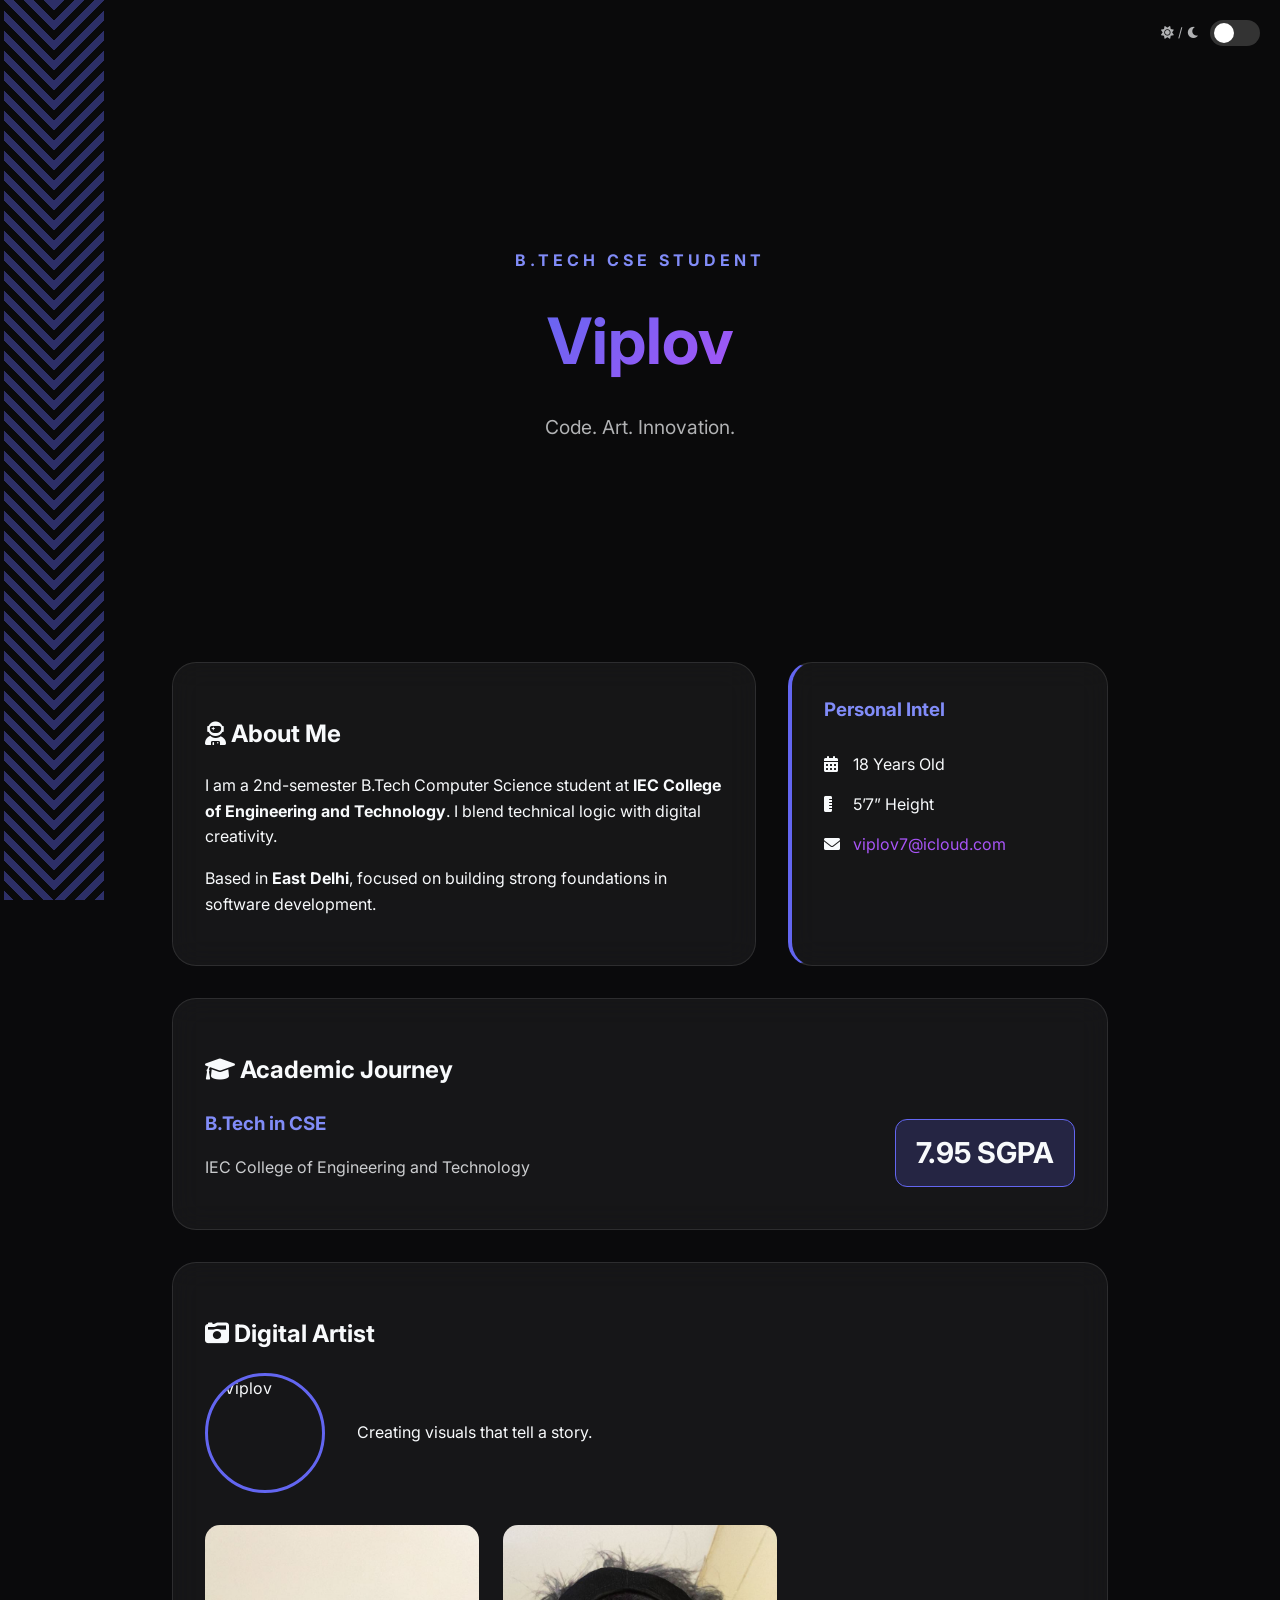
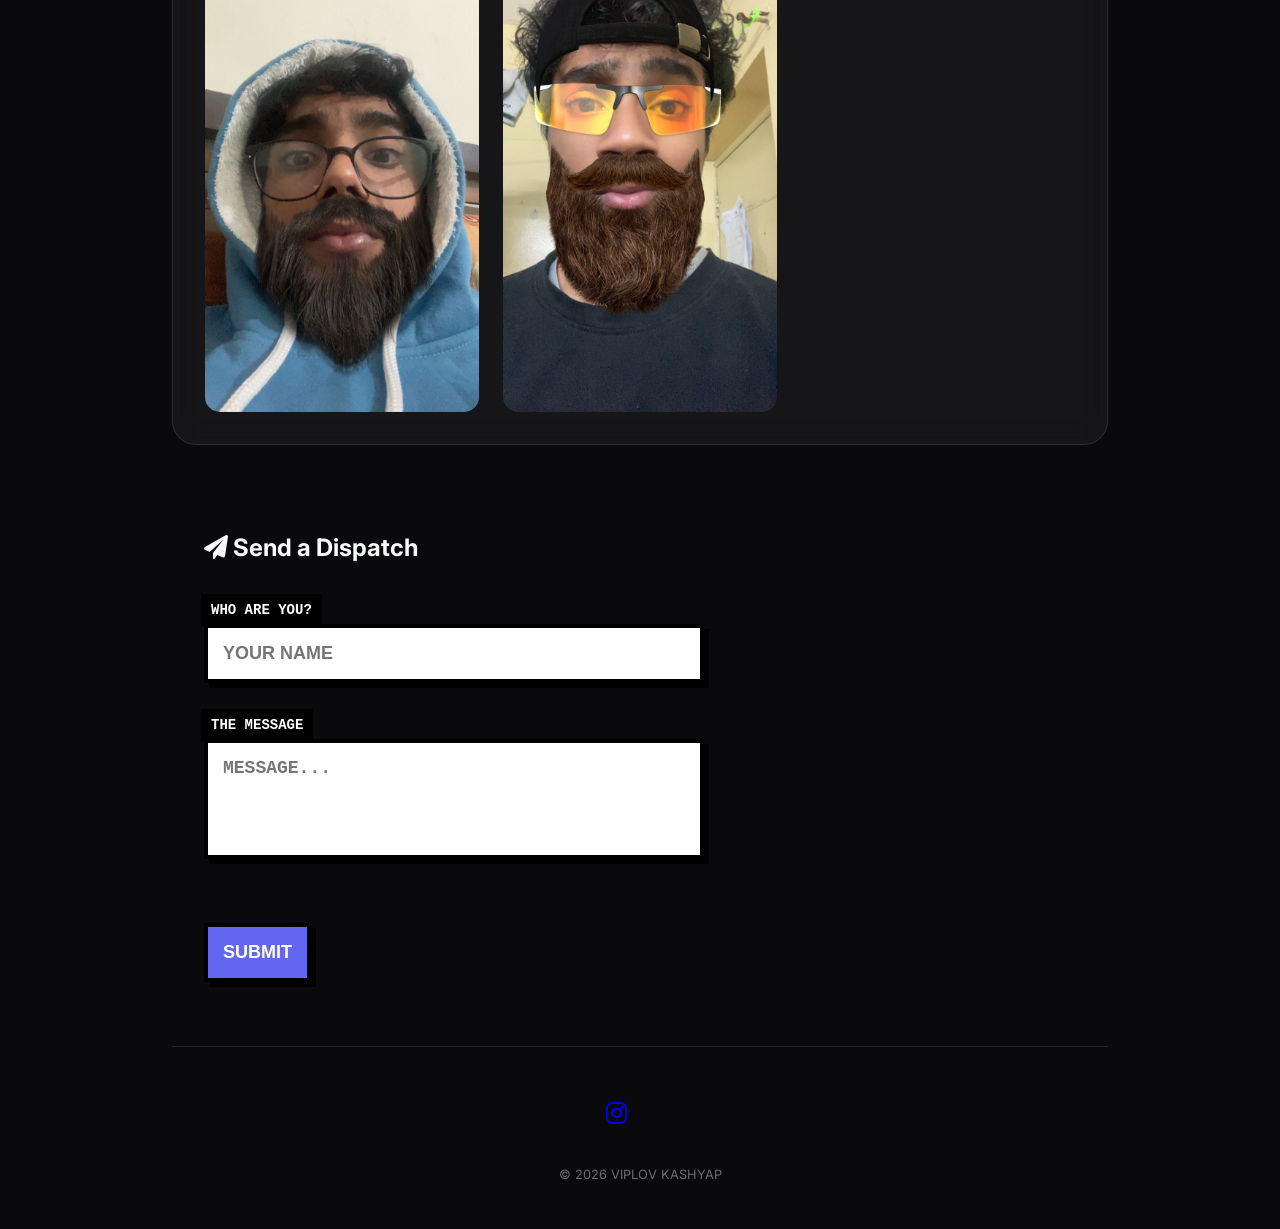
==== main.html @ c7cb1267 "Rename Main.html to main.html" ====
<!DOCTYPE html>
<html lang="en">
<head>
    <meta charset="UTF-8">
    <meta name="viewport" content="width=device-width, initial-scale=1.0">
    <title>Viplov Kashyap | Portfolio</title>
    <link rel="stylesheet" href="https://cdnjs.cloudflare.com/ajax/libs/font-awesome/6.0.0/css/all.min.css">
    <link href="https://fonts.googleapis.com/css2?family=Inter:wght@300;400;700&display=swap" rel="stylesheet">

    <style>
        :root {
            --bg: #0a0a0c;
            --accent: linear-gradient(135deg, #6366f1 0%, #a855f7 100%);
            --glass: rgba(255, 255, 255, 0.03);
            --text: #f8fafc;
            /* Animated Theme Variables */
            --l: #6366f1; /* Matched to your accent */
            --b: #0a0a0c;
            --c: rgba(255, 255, 255, 0.1);
            --w: 104px;
        }

        * { box-sizing: border-box; }

        body {
            background-color: var(--bg);
            color: var(--text);
            font-family: 'Inter', sans-serif;
            margin: 0;
            line-height: 1.6;
            overflow-x: hidden;
        }

        /* --- THE NEW ANIMATED BACKGROUND LAYER --- */
        .animated-bg {
            position: fixed;
            top: 0; left: 0; width: 100%; height: 100%;
            z-index: -2;
            background: var(--b);
            background-image: 
                linear-gradient(45deg, var(--l) 0% 14.2%, transparent 14.2% 28.5%, var(--l) 28.5% 42.8%, transparent 42.8% 57.1%, var(--l) 57.1% 71.4%, transparent 71.4% 85.7%, var(--l) 85.7% 100%),
                linear-gradient(-45deg, var(--l) 0% 14.2%, transparent 14.2% 28.5%, var(--l) 28.5% 42.8%, transparent 42.8% 57.1%, var(--l) 57.1% 71.4%, transparent 71.4% 85.7%, var(--l) 85.7% 100%);
            background-size: 50px 20px, 50px 20px, 50px 80px, 50px 80px, 50px 80px, 50px 80px, 50px 80px, 50px 80px;
            background-position-x: 4px, 54px, calc(var(--w) * 1 + 4px), calc(var(--w) * 1 + 54px), calc(var(--w) * 2 + 4px), calc(var(--w) * 2 + 54px);
            background-repeat: repeat-y;
            animation: weee 15s linear infinite;
            opacity: 0.4; /* Softened so text is readable */
        }

        @keyframes weee { to { background-position-y: 800px, 800px, 1040px, 1040px; } }

        /* Original Design Styles */
        .container {
            max-width: 1000px;
            margin: 0 auto;
            padding: 2rem;
            position: relative;
            z-index: 1;
        }

        header {
            height: 70vh;
            display: flex;
            flex-direction: column;
            justify-content: center;
            align-items: center;
            text-align: center;
        }

        h1 {
            font-size: clamp(2.5rem, 8vw, 4rem);
            margin: 0;
            background: var(--accent);
            -webkit-background-clip: text;
            -webkit-text-fill-color: transparent;
        }

        .card {
            background: rgba(255, 255, 255, 0.05);
            backdrop-filter: blur(15px);
            border: 1px solid rgba(255, 255, 255, 0.1);
            padding: 2rem;
            border-radius: 24px;
            margin-bottom: 2rem;
            transition: all 0.3s ease;
            opacity: 0;
            transform: translateY(30px);
        }

        .card.show { opacity: 1; transform: translateY(0); }

        .theme-switch-wrapper { position: fixed; top: 20px; right: 20px; z-index: 1000; display: flex; align-items: center; gap: 10px; }
        .toggle { width: 50px; height: 26px; background-color: #333; border-radius: 50px; cursor: pointer; display: flex; align-items: center; padding: 0 4px; position: relative; }
        .toggle__circle { width: 20px; height: 20px; background-color: white; border-radius: 50%; transition: transform 300ms ease-in-out; }
        #check:checked + .toggle { background-color: #6366f1; }
        #check:checked + .toggle > .toggle__circle { transform: translateX(22px); }

        body.light-mode {
            --bg: #f8fafc;
            --text: #0f172a;
            --l: #a855f7;
        }
        body.light-mode .card { background: rgba(255, 255, 255, 0.8); color: #1e293b; border: 1px solid rgba(0,0,0,0.1); }
        body.light-mode .animated-bg { opacity: 0.1; }

        .grid-split { display: grid; grid-template-columns: 1fr 320px; gap: 2rem; }
        .skills-grid { display: grid; grid-template-columns: repeat(auto-fit, minmax(110px, 1fr)); gap: 1rem; margin-top: 1rem; }
        .skill-node { background: rgba(99, 102, 241, 0.1); border: 1px solid rgba(99, 102, 241, 0.2); padding: 12px; text-align: center; border-radius: 12px; font-size: 0.85rem; }
        .art-grid { display: grid; grid-template-columns: repeat(auto-fill, minmax(220px, 1fr)); gap: 1.5rem; margin-top: 1.5rem; }
        .art-item { width: 100%; border-radius: 15px; transition: transform 0.4s; cursor: pointer; }
        .art-item:hover { transform: scale(1.05); }

        /* Brutalist Contact Form */
        .brutalist-container { position: relative; width: 100%; max-width: 500px; margin-bottom: 40px; font-family: monospace; }
        .brutalist-input { width: 100%; padding: 15px; font-size: 18px; font-weight: bold; color: #000; background: #fff; border: 4px solid #000; outline: none; box-shadow: 5px 5px 0 #000; }
        .brutalist-label { position: absolute; left: -3px; top: -30px; font-size: 14px; font-weight: bold; color: #fff; background: #000; padding: 5px 10px; }
        @media (max-width: 768px) { .grid-split { grid-template-columns: 1fr; } }
    </style>
</head>
<body>

<div class="animated-bg"></div>

<div class="theme-switch-wrapper">
    <span style="font-size: 0.8rem; opacity: 0.7;"><i class="fas fa-sun"></i> / <i class="fas fa-moon"></i></span>
    <input hidden="" id="check" name="check" type="checkbox">
    <label class="toggle" for="check"><div class="toggle__circle"></div></label>
</div>

<div class="container">
    <header>
        <p style="text-transform: uppercase; letter-spacing: 4px; color: #818cf8; font-weight: bold;">B.Tech CSE Student</p>
        <h1>Viplov</h1>
        <p style="font-size: 1.2rem; opacity: 0.7;">Code. Art. Innovation.</p>
    </header>

    <section id="work">
        <div class="grid-split">
            <div class="card">
                <h2><i class="fas fa-user-astronaut"></i> About Me</h2>
                <p>I am a 2nd-semester B.Tech Computer Science student at <strong>IEC College of Engineering and Technology</strong>. I blend technical logic with digital creativity.</p>
                <p>Based in <strong>East Delhi</strong>, focused on building strong foundations in software development.</p>
            </div>

            <div class="card" style="border-left: 4px solid #6366f1;">
                <h3 style="margin-top: 0; color: #818cf8;">Personal Intel</h3>
                <ul style="list-style: none; padding: 0; line-height: 2.5;">
                    <li><i class="fas fa-calendar-alt" style="width: 25px;"></i> 18 Years Old</li>
                    <li><i class="fas fa-ruler-vertical" style="width: 25px;"></i> 5’7” Height</li>
                    <li><i class="fas fa-envelope" style="width: 25px;"></i> <a href="mailto:viplov7@icloud.com" style="color: #a855f7; text-decoration: none;">viplov7@icloud.com</a></li>
                </ul>
            </div>
        </div>

        <div class="card">
            <h2><i class="fas fa-graduation-cap"></i> Academic Journey</h2>
            <div style="display: flex; justify-content: space-between; align-items: center; flex-wrap: wrap;">
                <div>
                    <h3 style="margin: 0; color: #818cf8;">B.Tech in CSE</h3>
                    <p style="opacity: 0.8;">IEC College of Engineering and Technology</p>
                </div>
                <div style="background: rgba(99, 102, 241, 0.2); border: 1px solid #6366f1; padding: 10px 20px; border-radius: 12px;">
                    <strong style="font-size: 1.8rem;">7.95 SGPA</strong>
                </div>
            </div>
        </div>

        <div class="card">
            <h2><i class="fas fa-camera-retro"></i> Digital Artist</h2>
            <div style="display: flex; align-items: center; gap: 2rem; flex-wrap: wrap; margin-bottom: 2rem;">
                <img src="images/viplov-photo.jpg" alt="Viplov" style="width: 120px; height: 120px; border-radius: 50%; object-fit: cover; border: 3px solid #6366f1;">
                <p style="flex: 1;">Creating visuals that tell a story.</p>
            </div>
            <div class="art-grid">
                <img src="images/artwork1.jpg" alt="Art 1" class="art-item">
                <img src="images/artwork2.jpg" alt="Art 2" class="art-item">
            </div>
        </div>

        <div class="card" style="background: transparent; border: none; backdrop-filter: none; opacity: 1; transform: none;">
            <h2 style="margin-bottom: 3.5rem;"><i class="fas fa-paper-plane"></i> Send a Dispatch</h2>
            <form action="https://formspree.io/f/mqenkqbg" method="POST" style="display: flex; flex-direction: column; gap: 1rem;">
                <div class="brutalist-container">
                    <input placeholder="YOUR NAME" class="brutalist-input" type="text" name="name" required />
                    <label class="brutalist-label">WHO ARE YOU?</label>
                </div>
                <div class="brutalist-container">
                    <textarea placeholder="MESSAGE..." class="brutalist-input" name="message" required style="height: 120px; resize: none;"></textarea>
                    <label class="brutalist-label">THE MESSAGE</label>
                </div>
                <button type="submit" class="brutalist-input" style="width: fit-content; cursor: pointer; background: #6366f1; color: white;">SUBMIT</button>
            </form>
        </div>
    </section>

    <footer style="text-align: center; border-top: 1px solid rgba(255,255,255,0.1); padding-top: 3rem;">
        <div style="display: flex; justify-content: center; gap: 3rem; font-size: 1.5rem;">
            <a href="https://www.instagram.com/vis6u" target="_blank"><i class="fab fa-instagram"></i></a>
            <a href="https://x.com/vishuk30" target="_blank"><i class="fab fa-x-twitter"></i></a>
        </div>
        <p style="margin-top: 2rem; font-size: 0.8rem; opacity: 0.4;">© 2026 VIPLOV KASHYAP</p>
    </footer>
</div>

<script>
    const checkbox = document.getElementById('check');
    checkbox.addEventListener('change', () => document.body.classList.toggle('light-mode'));

    const observer = new IntersectionObserver((entries) => {
        entries.forEach((entry) => {
            if (entry.isIntersecting) entry.target.classList.add('show');
        });
    }, { threshold: 0.1 });
    document.querySelectorAll('.card').forEach((el) => observer.observe(el));
</script>
</body>
</html>
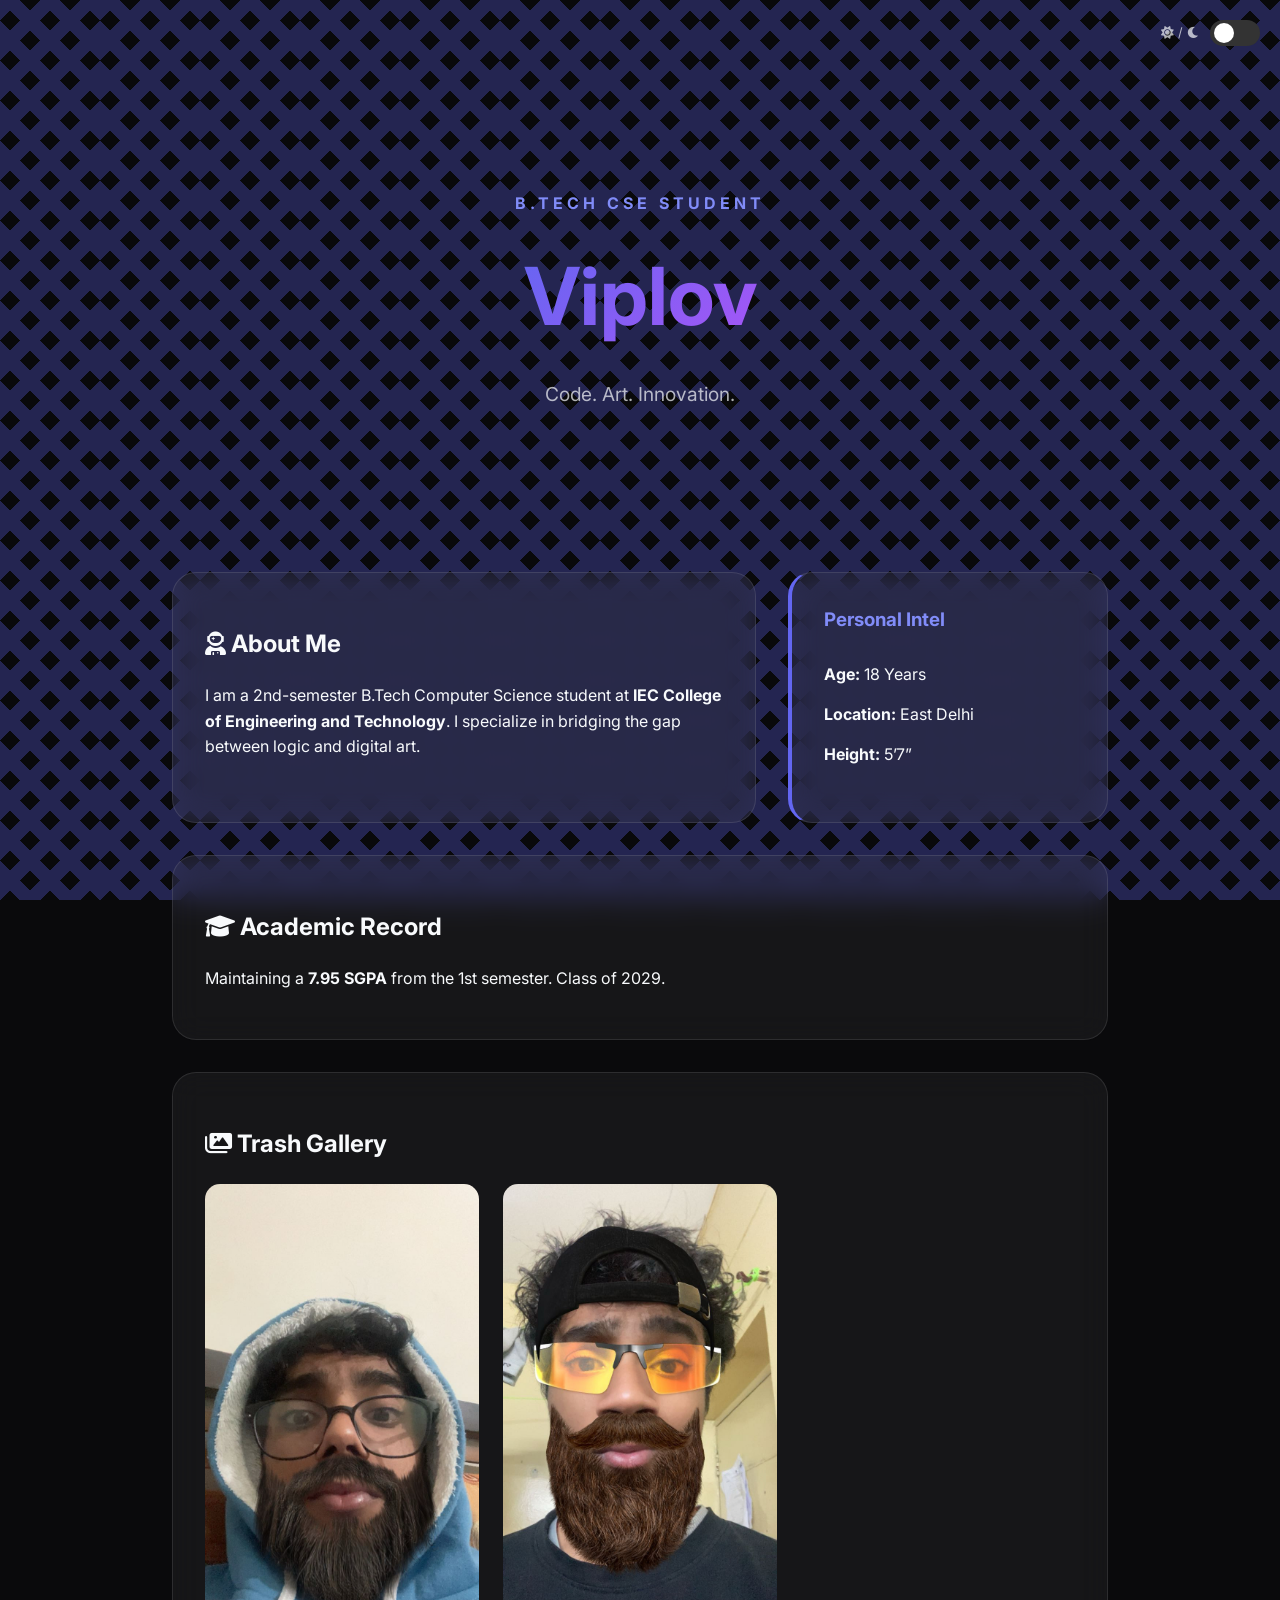
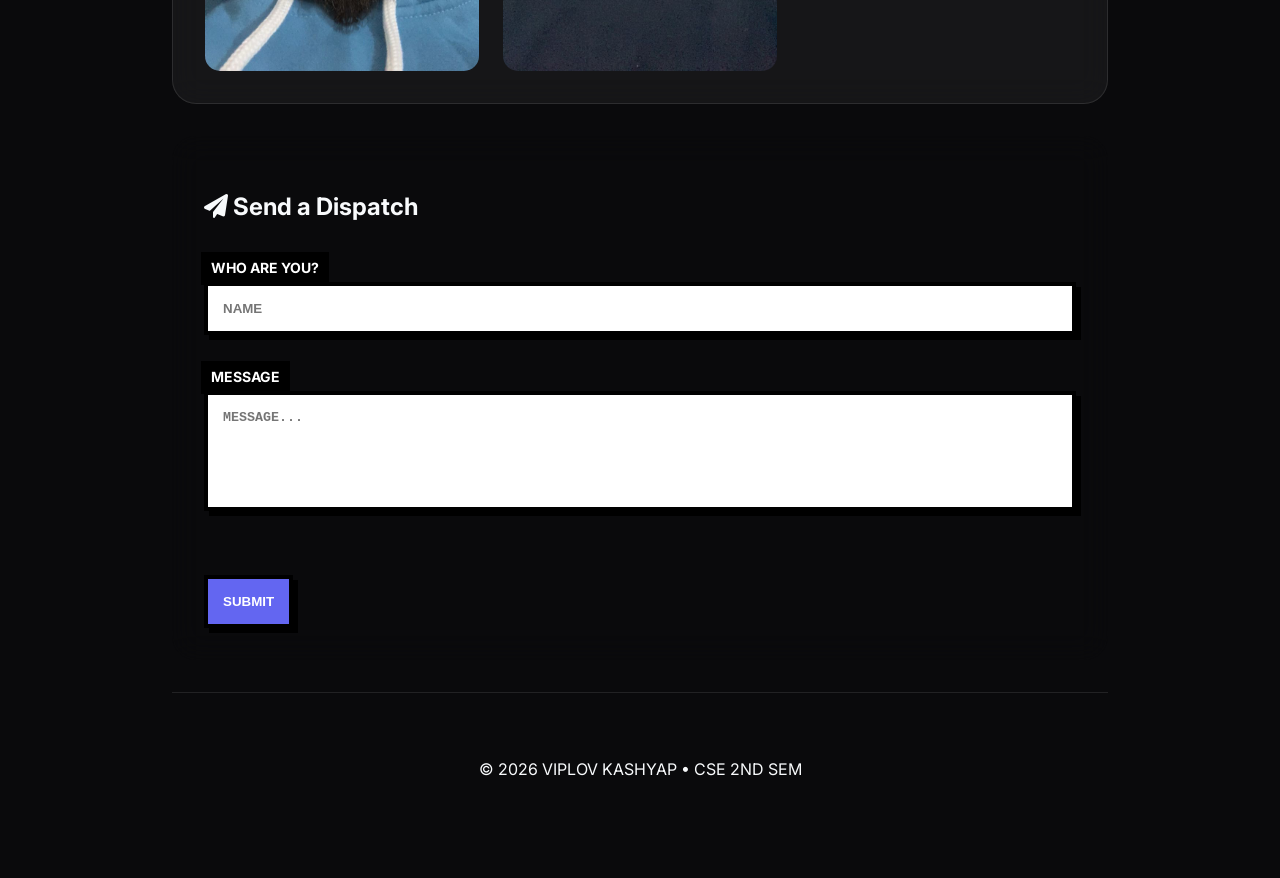
==== commit 0063c28a: "Update main.html" ====
--- a/main.html
+++ b/main.html
@@ -14,7 +14,7 @@
             --glass: rgba(255, 255, 255, 0.03);
             --text: #f8fafc;
             /* Animated Theme Variables */
-            --l: #6366f1; /* Matched to your accent */
+            --l: #6366f1; 
             --b: #0a0a0c;
             --c: rgba(255, 255, 255, 0.1);
             --w: 104px;
@@ -31,25 +31,30 @@
             overflow-x: hidden;
         }
 
-        /* --- THE NEW ANIMATED BACKGROUND LAYER --- */
+        /* --- THE FULL BACKGROUND ANIMATION --- */
         .animated-bg {
             position: fixed;
-            top: 0; left: 0; width: 100%; height: 100%;
+            top: 0;
+            left: 0;
+            width: 100vw;
+            height: 100vh;
             z-index: -2;
             background: var(--b);
+            /* Updated background to repeat across the entire width */
             background-image: 
                 linear-gradient(45deg, var(--l) 0% 14.2%, transparent 14.2% 28.5%, var(--l) 28.5% 42.8%, transparent 42.8% 57.1%, var(--l) 57.1% 71.4%, transparent 71.4% 85.7%, var(--l) 85.7% 100%),
                 linear-gradient(-45deg, var(--l) 0% 14.2%, transparent 14.2% 28.5%, var(--l) 28.5% 42.8%, transparent 42.8% 57.1%, var(--l) 57.1% 71.4%, transparent 71.4% 85.7%, var(--l) 85.7% 100%);
-            background-size: 50px 20px, 50px 20px, 50px 80px, 50px 80px, 50px 80px, 50px 80px, 50px 80px, 50px 80px;
-            background-position-x: 4px, 54px, calc(var(--w) * 1 + 4px), calc(var(--w) * 1 + 54px), calc(var(--w) * 2 + 4px), calc(var(--w) * 2 + 54px);
-            background-repeat: repeat-y;
-            animation: weee 15s linear infinite;
-            opacity: 0.4; /* Softened so text is readable */
-        }
-
-        @keyframes weee { to { background-position-y: 800px, 800px, 1040px, 1040px; } }
-
-        /* Original Design Styles */
+            background-size: 100px 40px; /* Adjusted for full screen flow */
+            animation: weee 20s linear infinite;
+            opacity: 0.3; /* Subtle enough to read text clearly */
+        }
+
+        @keyframes weee {
+            from { background-position: 0 0; }
+            to { background-position: 0 1000px; }
+        }
+
+        /* Original Layout Styles */
         .container {
             max-width: 1000px;
             margin: 0 auto;
@@ -59,7 +64,7 @@
         }
 
         header {
-            height: 70vh;
+            height: 60vh;
             display: flex;
             flex-direction: column;
             justify-content: center;
@@ -68,11 +73,12 @@
         }
 
         h1 {
-            font-size: clamp(2.5rem, 8vw, 4rem);
+            font-size: clamp(3rem, 10vw, 5rem);
             margin: 0;
             background: var(--accent);
             -webkit-background-clip: text;
             -webkit-text-fill-color: transparent;
+            font-weight: 700;
         }
 
         .card {
@@ -89,31 +95,30 @@
 
         .card.show { opacity: 1; transform: translateY(0); }
 
+        /* Theme Toggle */
         .theme-switch-wrapper { position: fixed; top: 20px; right: 20px; z-index: 1000; display: flex; align-items: center; gap: 10px; }
         .toggle { width: 50px; height: 26px; background-color: #333; border-radius: 50px; cursor: pointer; display: flex; align-items: center; padding: 0 4px; position: relative; }
-        .toggle__circle { width: 20px; height: 20px; background-color: white; border-radius: 50%; transition: transform 300ms ease-in-out; }
+        .toggle__circle { width: 20px; height: 20px; background-color: white; border-radius: 50%; transition: transform 0.3s; }
         #check:checked + .toggle { background-color: #6366f1; }
         #check:checked + .toggle > .toggle__circle { transform: translateX(22px); }
 
         body.light-mode {
             --bg: #f8fafc;
             --text: #0f172a;
-            --l: #a855f7;
         }
         body.light-mode .card { background: rgba(255, 255, 255, 0.8); color: #1e293b; border: 1px solid rgba(0,0,0,0.1); }
-        body.light-mode .animated-bg { opacity: 0.1; }
+        body.light-mode .animated-bg { opacity: 0.1; --l: #a855f7; }
 
         .grid-split { display: grid; grid-template-columns: 1fr 320px; gap: 2rem; }
-        .skills-grid { display: grid; grid-template-columns: repeat(auto-fit, minmax(110px, 1fr)); gap: 1rem; margin-top: 1rem; }
-        .skill-node { background: rgba(99, 102, 241, 0.1); border: 1px solid rgba(99, 102, 241, 0.2); padding: 12px; text-align: center; border-radius: 12px; font-size: 0.85rem; }
-        .art-grid { display: grid; grid-template-columns: repeat(auto-fill, minmax(220px, 1fr)); gap: 1.5rem; margin-top: 1.5rem; }
-        .art-item { width: 100%; border-radius: 15px; transition: transform 0.4s; cursor: pointer; }
+        .art-grid { display: grid; grid-template-columns: repeat(auto-fill, minmax(220px, 1fr)); gap: 1.5rem; }
+        .art-item { width: 100%; border-radius: 15px; transition: 0.4s; cursor: pointer; }
         .art-item:hover { transform: scale(1.05); }
 
-        /* Brutalist Contact Form */
-        .brutalist-container { position: relative; width: 100%; max-width: 500px; margin-bottom: 40px; font-family: monospace; }
-        .brutalist-input { width: 100%; padding: 15px; font-size: 18px; font-weight: bold; color: #000; background: #fff; border: 4px solid #000; outline: none; box-shadow: 5px 5px 0 #000; }
+        /* Brutalist Contact */
+        .brutalist-container { position: relative; width: 100%; margin-bottom: 40px; }
+        .brutalist-input { width: 100%; padding: 15px; font-weight: bold; border: 4px solid #000; outline: none; box-shadow: 5px 5px 0 #000; }
         .brutalist-label { position: absolute; left: -3px; top: -30px; font-size: 14px; font-weight: bold; color: #fff; background: #000; padding: 5px 10px; }
+
         @media (max-width: 768px) { .grid-split { grid-template-columns: 1fr; } }
     </style>
 </head>
@@ -123,7 +128,7 @@
 
 <div class="theme-switch-wrapper">
     <span style="font-size: 0.8rem; opacity: 0.7;"><i class="fas fa-sun"></i> / <i class="fas fa-moon"></i></span>
-    <input hidden="" id="check" name="check" type="checkbox">
+    <input hidden id="check" type="checkbox">
     <label class="toggle" for="check"><div class="toggle__circle"></div></label>
 </div>
 
@@ -138,67 +143,50 @@
         <div class="grid-split">
             <div class="card">
                 <h2><i class="fas fa-user-astronaut"></i> About Me</h2>
-                <p>I am a 2nd-semester B.Tech Computer Science student at <strong>IEC College of Engineering and Technology</strong>. I blend technical logic with digital creativity.</p>
-                <p>Based in <strong>East Delhi</strong>, focused on building strong foundations in software development.</p>
+                <p>I am a 2nd-semester B.Tech Computer Science student at <strong>IEC College of Engineering and Technology</strong>. I specialize in bridging the gap between logic and digital art.</p>
             </div>
 
             <div class="card" style="border-left: 4px solid #6366f1;">
                 <h3 style="margin-top: 0; color: #818cf8;">Personal Intel</h3>
                 <ul style="list-style: none; padding: 0; line-height: 2.5;">
-                    <li><i class="fas fa-calendar-alt" style="width: 25px;"></i> 18 Years Old</li>
-                    <li><i class="fas fa-ruler-vertical" style="width: 25px;"></i> 5’7” Height</li>
-                    <li><i class="fas fa-envelope" style="width: 25px;"></i> <a href="mailto:viplov7@icloud.com" style="color: #a855f7; text-decoration: none;">viplov7@icloud.com</a></li>
+                    <li><strong>Age:</strong> 18 Years</li>
+                    <li><strong>Location:</strong> East Delhi</li>
+                    <li><strong>Height:</strong> 5’7”</li>
                 </ul>
             </div>
         </div>
 
         <div class="card">
-            <h2><i class="fas fa-graduation-cap"></i> Academic Journey</h2>
-            <div style="display: flex; justify-content: space-between; align-items: center; flex-wrap: wrap;">
-                <div>
-                    <h3 style="margin: 0; color: #818cf8;">B.Tech in CSE</h3>
-                    <p style="opacity: 0.8;">IEC College of Engineering and Technology</p>
-                </div>
-                <div style="background: rgba(99, 102, 241, 0.2); border: 1px solid #6366f1; padding: 10px 20px; border-radius: 12px;">
-                    <strong style="font-size: 1.8rem;">7.95 SGPA</strong>
-                </div>
-            </div>
+            <h2><i class="fas fa-graduation-cap"></i> Academic Record</h2>
+            <p>Maintaining a <strong>7.95 SGPA</strong> from the 1st semester. Class of 2029.</p>
         </div>
 
         <div class="card">
-            <h2><i class="fas fa-camera-retro"></i> Digital Artist</h2>
-            <div style="display: flex; align-items: center; gap: 2rem; flex-wrap: wrap; margin-bottom: 2rem;">
-                <img src="images/viplov-photo.jpg" alt="Viplov" style="width: 120px; height: 120px; border-radius: 50%; object-fit: cover; border: 3px solid #6366f1;">
-                <p style="flex: 1;">Creating visuals that tell a story.</p>
-            </div>
+            <h2><i class="fas fa-images"></i> Trash Gallery</h2>
             <div class="art-grid">
                 <img src="images/artwork1.jpg" alt="Art 1" class="art-item">
                 <img src="images/artwork2.jpg" alt="Art 2" class="art-item">
             </div>
         </div>
 
-        <div class="card" style="background: transparent; border: none; backdrop-filter: none; opacity: 1; transform: none;">
+        <div class="card" style="background: transparent; border: none; opacity: 1; transform: none;">
             <h2 style="margin-bottom: 3.5rem;"><i class="fas fa-paper-plane"></i> Send a Dispatch</h2>
             <form action="https://formspree.io/f/mqenkqbg" method="POST" style="display: flex; flex-direction: column; gap: 1rem;">
                 <div class="brutalist-container">
-                    <input placeholder="YOUR NAME" class="brutalist-input" type="text" name="name" required />
+                    <input placeholder="NAME" class="brutalist-input" type="text" name="name" required />
                     <label class="brutalist-label">WHO ARE YOU?</label>
                 </div>
                 <div class="brutalist-container">
                     <textarea placeholder="MESSAGE..." class="brutalist-input" name="message" required style="height: 120px; resize: none;"></textarea>
-                    <label class="brutalist-label">THE MESSAGE</label>
+                    <label class="brutalist-label">MESSAGE</label>
                 </div>
                 <button type="submit" class="brutalist-input" style="width: fit-content; cursor: pointer; background: #6366f1; color: white;">SUBMIT</button>
             </form>
         </div>
     </section>
 
-    <footer style="text-align: center; border-top: 1px solid rgba(255,255,255,0.1); padding-top: 3rem;">
-        <div style="display: flex; justify-content: center; gap: 3rem; font-size: 1.5rem;">
-            <a href="https://www.instagram.com/vis6u" target="_blank"><i class="fab fa-instagram"></i></a>
-            <a href="https://x.com/vishuk30" target="_blank"><i class="fab fa-x-twitter"></i></a>
-        </div>
-        <p style="margin-top: 2rem; font-size: 0.8rem; opacity: 0.4;">© 2026 VIPLOV KASHYAP</p>
+    <footer style="text-align: center; border-top: 1px solid rgba(255,255,255,0.1); padding: 3rem 0;">
+        <p>© 2026 VIPLOV KASHYAP • CSE 2ND SEM</p>
     </footer>
 </div>
 
